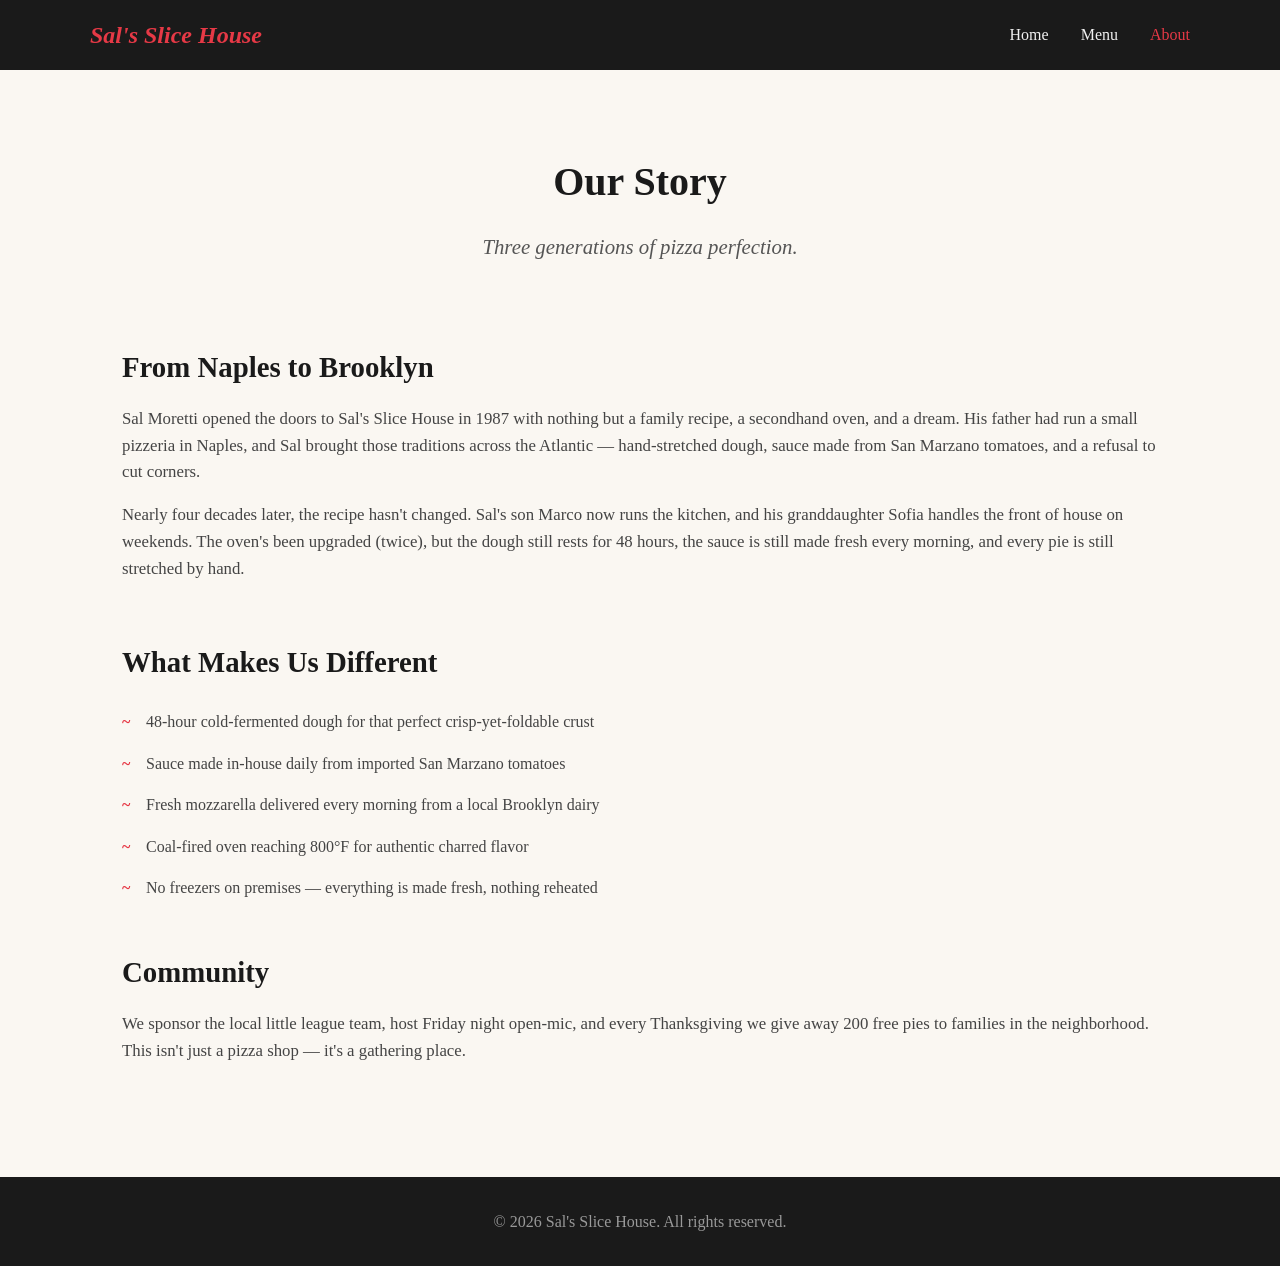
==== about.html @ d1dbf95d "Add sample pizza place website for GitHub Pages demo Static site for "Sal's Slice House" with homepa" ====
<!DOCTYPE html>
<html lang="en">
<head>
    <meta charset="UTF-8">
    <meta name="viewport" content="width=device-width, initial-scale=1.0">
    <title>About - Sal's Slice House</title>
    <link rel="stylesheet" href="style.css">
</head>
<body>
    <header>
        <nav>
            <div class="logo">Sal's Slice House</div>
            <ul>
                <li><a href="index.html">Home</a></li>
                <li><a href="menu.html">Menu</a></li>
                <li><a href="about.html" class="active">About</a></li>
            </ul>
        </nav>
    </header>

    <main>
        <section class="about-hero">
            <h1>Our Story</h1>
            <p class="tagline">Three generations of pizza perfection.</p>
        </section>

        <section class="about-content">
            <div class="about-text">
                <h2>From Naples to Brooklyn</h2>
                <p>Sal Moretti opened the doors to Sal's Slice House in 1987 with nothing but a family recipe, a secondhand oven, and a dream. His father had run a small pizzeria in Naples, and Sal brought those traditions across the Atlantic — hand-stretched dough, sauce made from San Marzano tomatoes, and a refusal to cut corners.</p>
                <p>Nearly four decades later, the recipe hasn't changed. Sal's son Marco now runs the kitchen, and his granddaughter Sofia handles the front of house on weekends. The oven's been upgraded (twice), but the dough still rests for 48 hours, the sauce is still made fresh every morning, and every pie is still stretched by hand.</p>
            </div>

            <div class="about-text">
                <h2>What Makes Us Different</h2>
                <ul class="about-list">
                    <li>48-hour cold-fermented dough for that perfect crisp-yet-foldable crust</li>
                    <li>Sauce made in-house daily from imported San Marzano tomatoes</li>
                    <li>Fresh mozzarella delivered every morning from a local Brooklyn dairy</li>
                    <li>Coal-fired oven reaching 800°F for authentic charred flavor</li>
                    <li>No freezers on premises — everything is made fresh, nothing reheated</li>
                </ul>
            </div>

            <div class="about-text">
                <h2>Community</h2>
                <p>We sponsor the local little league team, host Friday night open-mic, and every Thanksgiving we give away 200 free pies to families in the neighborhood. This isn't just a pizza shop — it's a gathering place.</p>
            </div>
        </section>
    </main>

    <footer>
        <p>&copy; 2026 Sal's Slice House. All rights reserved.</p>
    </footer>
</body>
</html>
---- style.css ----
* {
    margin: 0;
    padding: 0;
    box-sizing: border-box;
}

body {
    font-family: Georgia, 'Times New Roman', serif;
    color: #2d2d2d;
    background: #faf7f2;
    line-height: 1.6;
}

header {
    background: #1a1a1a;
    padding: 1rem 2rem;
    position: sticky;
    top: 0;
    z-index: 100;
}

nav {
    display: flex;
    justify-content: space-between;
    align-items: center;
    max-width: 1100px;
    margin: 0 auto;
}

.logo {
    font-size: 1.5rem;
    font-weight: bold;
    color: #e63946;
    font-style: italic;
}

nav ul {
    list-style: none;
    display: flex;
    gap: 2rem;
}

nav a {
    color: #f1f1f1;
    text-decoration: none;
    font-size: 1rem;
    transition: color 0.2s;
}

nav a:hover,
nav a.active {
    color: #e63946;
}

main {
    max-width: 1100px;
    margin: 0 auto;
    padding: 2rem;
}

h1 {
    font-size: 2.5rem;
    margin-bottom: 1rem;
    color: #1a1a1a;
}

h2 {
    font-size: 1.8rem;
    margin-bottom: 1rem;
    color: #1a1a1a;
}

h3 {
    font-size: 1.2rem;
    color: #333;
}

/* Hero */
.hero {
    text-align: center;
    padding: 4rem 1rem;
    background: linear-gradient(135deg, #e63946 0%, #c62828 100%);
    color: white;
    border-radius: 12px;
    margin-bottom: 3rem;
}

.hero h1 {
    color: white;
    font-size: 2.8rem;
}

.hero p {
    font-size: 1.2rem;
    margin-bottom: 2rem;
    opacity: 0.9;
}

.btn {
    display: inline-block;
    padding: 0.8rem 2rem;
    background: white;
    color: #e63946;
    text-decoration: none;
    border-radius: 6px;
    font-weight: bold;
    font-size: 1rem;
    transition: transform 0.2s, box-shadow 0.2s;
}

.btn:hover {
    transform: translateY(-2px);
    box-shadow: 0 4px 12px rgba(0, 0, 0, 0.2);
}

/* Hours */
.hours {
    margin-bottom: 3rem;
    text-align: center;
}

.hours-grid {
    display: grid;
    grid-template-columns: repeat(auto-fit, minmax(250px, 1fr));
    gap: 1.5rem;
    margin-top: 1.5rem;
}

.hours-card {
    background: white;
    padding: 2rem;
    border-radius: 8px;
    box-shadow: 0 2px 8px rgba(0, 0, 0, 0.08);
}

.hours-card h3 {
    margin-bottom: 0.8rem;
    color: #e63946;
}

/* Specials */
.specials {
    margin-bottom: 3rem;
    text-align: center;
}

.specials-grid {
    display: grid;
    grid-template-columns: repeat(auto-fit, minmax(250px, 1fr));
    gap: 1.5rem;
    margin-top: 1.5rem;
}

.special-card {
    background: white;
    padding: 1.5rem;
    border-radius: 8px;
    border-left: 4px solid #e63946;
    box-shadow: 0 2px 8px rgba(0, 0, 0, 0.08);
    text-align: left;
}

.special-card h3 {
    margin-bottom: 0.5rem;
}

.special-card .time {
    display: inline-block;
    margin-top: 0.5rem;
    font-size: 0.85rem;
    color: #666;
    font-style: italic;
}

/* Menu */
.menu-section {
    margin-bottom: 3rem;
}

.menu-grid {
    display: grid;
    grid-template-columns: repeat(auto-fit, minmax(280px, 1fr));
    gap: 1.5rem;
    margin-top: 1rem;
}

.menu-item {
    background: white;
    padding: 1.5rem;
    border-radius: 8px;
    box-shadow: 0 2px 8px rgba(0, 0, 0, 0.08);
}

.menu-item-header {
    display: flex;
    justify-content: space-between;
    align-items: baseline;
    margin-bottom: 0.5rem;
}

.price {
    color: #e63946;
    font-weight: bold;
    font-size: 1.1rem;
}

.menu-item p {
    color: #555;
    font-size: 0.95rem;
}

.menu-note {
    margin-top: 2rem;
    font-style: italic;
    color: #666;
    text-align: center;
}

/* About */
.about-hero {
    text-align: center;
    padding: 3rem 1rem;
    margin-bottom: 2rem;
}

.tagline {
    font-size: 1.3rem;
    color: #555;
    font-style: italic;
}

.about-content {
    display: flex;
    flex-direction: column;
    gap: 2.5rem;
}

.about-text p {
    margin-bottom: 1rem;
    font-size: 1.05rem;
    color: #444;
}

.about-list {
    list-style: none;
    padding: 0;
}

.about-list li {
    padding: 0.5rem 0 0.5rem 1.5rem;
    position: relative;
    color: #444;
}

.about-list li::before {
    content: "~";
    position: absolute;
    left: 0;
    color: #e63946;
    font-weight: bold;
}

/* Footer */
footer {
    text-align: center;
    padding: 2rem;
    background: #1a1a1a;
    color: #999;
    margin-top: 4rem;
}

/* Responsive */
@media (max-width: 600px) {
    .hero h1 {
        font-size: 1.8rem;
    }

    nav {
        flex-direction: column;
        gap: 1rem;
    }

    nav ul {
        gap: 1rem;
    }

    h1 {
        font-size: 2rem;
    }
}
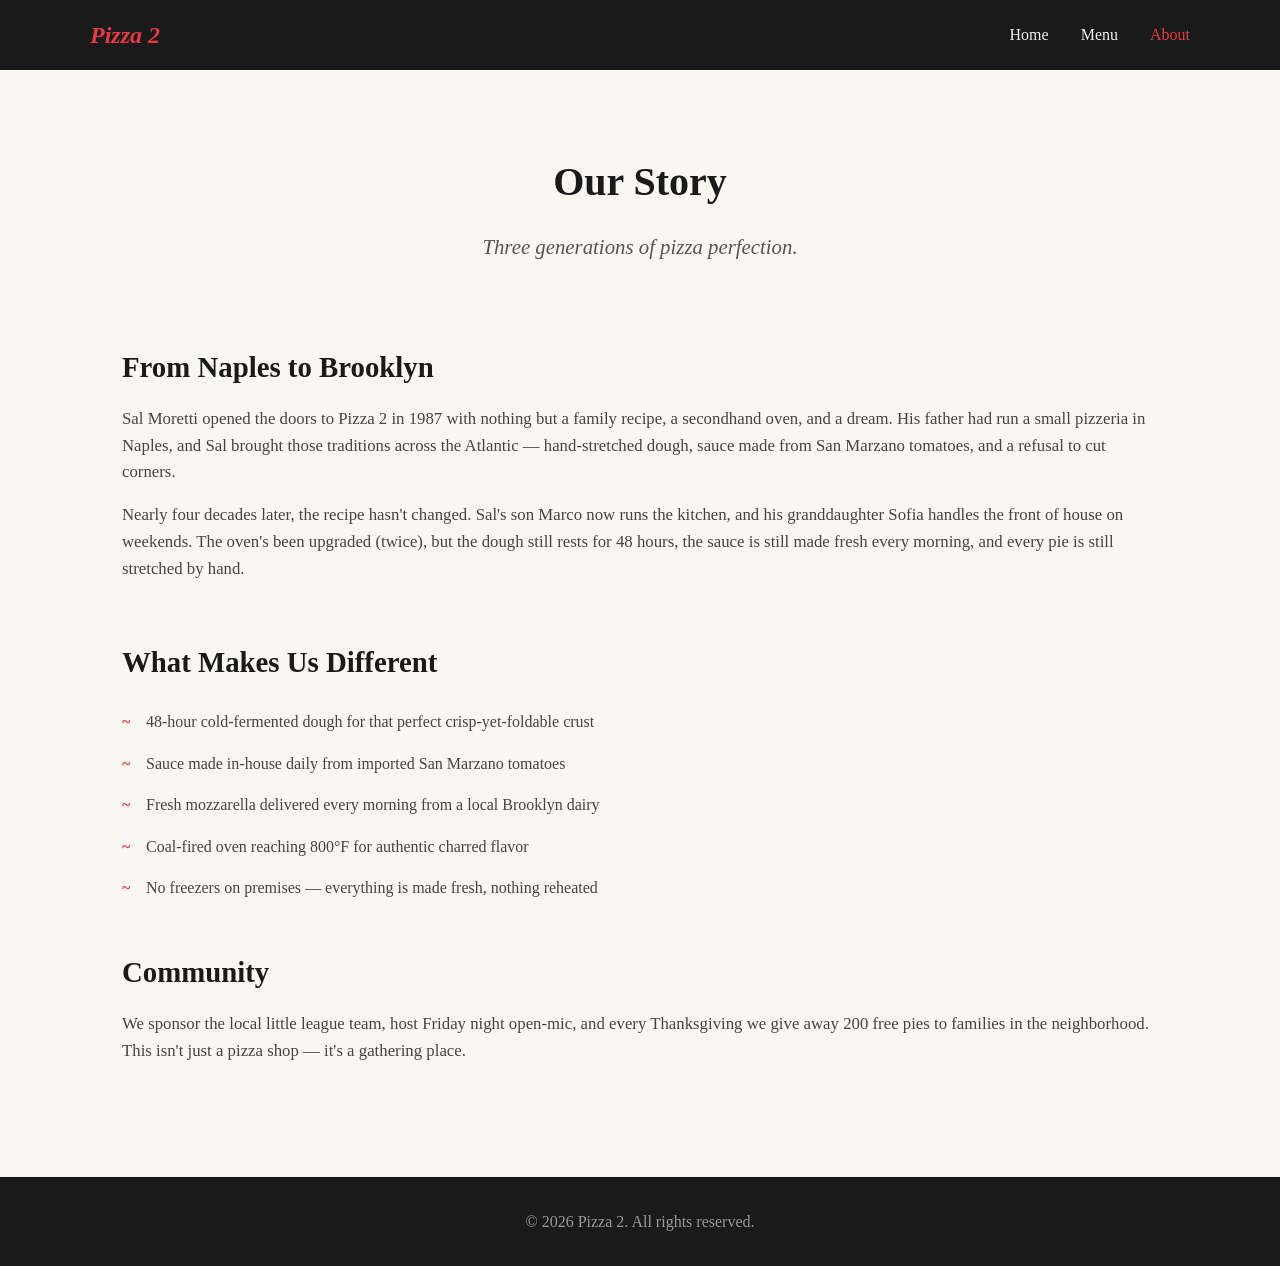
==== commit 27a31d3c: "Rename pizzeria from Sal's Slice House to Pizza 2 Closes #2  Co-Authored-By: Claude Opus 4.7 <norepl" ====
--- a/about.html
+++ b/about.html
@@ -3,13 +3,13 @@
 <head>
     <meta charset="UTF-8">
     <meta name="viewport" content="width=device-width, initial-scale=1.0">
-    <title>About - Sal's Slice House</title>
+    <title>About - Pizza 2</title>
     <link rel="stylesheet" href="style.css">
 </head>
 <body>
     <header>
         <nav>
-            <div class="logo">Sal's Slice House</div>
+            <div class="logo">Pizza 2</div>
             <ul>
                 <li><a href="index.html">Home</a></li>
                 <li><a href="menu.html">Menu</a></li>
@@ -27,7 +27,7 @@
         <section class="about-content">
             <div class="about-text">
                 <h2>From Naples to Brooklyn</h2>
-                <p>Sal Moretti opened the doors to Sal's Slice House in 1987 with nothing but a family recipe, a secondhand oven, and a dream. His father had run a small pizzeria in Naples, and Sal brought those traditions across the Atlantic — hand-stretched dough, sauce made from San Marzano tomatoes, and a refusal to cut corners.</p>
+                <p>Sal Moretti opened the doors to Pizza 2 in 1987 with nothing but a family recipe, a secondhand oven, and a dream. His father had run a small pizzeria in Naples, and Sal brought those traditions across the Atlantic — hand-stretched dough, sauce made from San Marzano tomatoes, and a refusal to cut corners.</p>
                 <p>Nearly four decades later, the recipe hasn't changed. Sal's son Marco now runs the kitchen, and his granddaughter Sofia handles the front of house on weekends. The oven's been upgraded (twice), but the dough still rests for 48 hours, the sauce is still made fresh every morning, and every pie is still stretched by hand.</p>
             </div>
 
@@ -50,7 +50,7 @@
     </main>
 
     <footer>
-        <p>&copy; 2026 Sal's Slice House. All rights reserved.</p>
+        <p>&copy; 2026 Pizza 2. All rights reserved.</p>
     </footer>
 </body>
 </html>
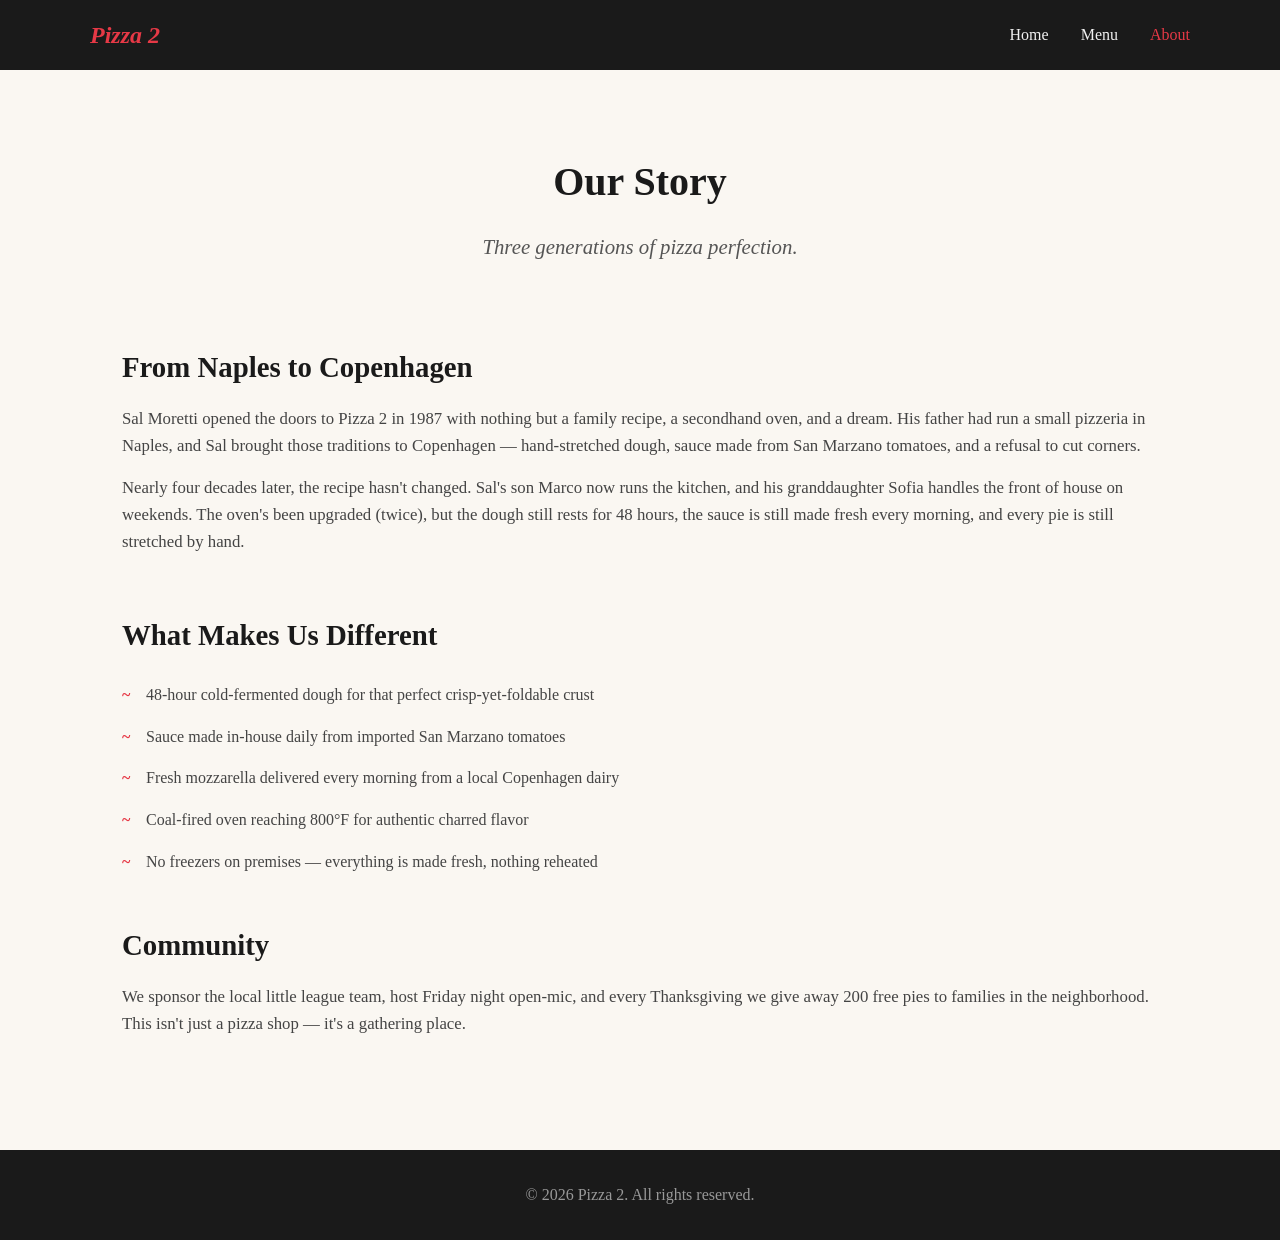
==== commit c4241799: "Localize site to Copenhagen with DKK pricing and Danish formats - Address changed to Vesterbrogade 4" ====
--- a/about.html
+++ b/about.html
@@ -26,8 +26,8 @@
 
         <section class="about-content">
             <div class="about-text">
-                <h2>From Naples to Brooklyn</h2>
-                <p>Sal Moretti opened the doors to Pizza 2 in 1987 with nothing but a family recipe, a secondhand oven, and a dream. His father had run a small pizzeria in Naples, and Sal brought those traditions across the Atlantic — hand-stretched dough, sauce made from San Marzano tomatoes, and a refusal to cut corners.</p>
+                <h2>From Naples to Copenhagen</h2>
+                <p>Sal Moretti opened the doors to Pizza 2 in 1987 with nothing but a family recipe, a secondhand oven, and a dream. His father had run a small pizzeria in Naples, and Sal brought those traditions to Copenhagen — hand-stretched dough, sauce made from San Marzano tomatoes, and a refusal to cut corners.</p>
                 <p>Nearly four decades later, the recipe hasn't changed. Sal's son Marco now runs the kitchen, and his granddaughter Sofia handles the front of house on weekends. The oven's been upgraded (twice), but the dough still rests for 48 hours, the sauce is still made fresh every morning, and every pie is still stretched by hand.</p>
             </div>
 
@@ -36,7 +36,7 @@
                 <ul class="about-list">
                     <li>48-hour cold-fermented dough for that perfect crisp-yet-foldable crust</li>
                     <li>Sauce made in-house daily from imported San Marzano tomatoes</li>
-                    <li>Fresh mozzarella delivered every morning from a local Brooklyn dairy</li>
+                    <li>Fresh mozzarella delivered every morning from a local Copenhagen dairy</li>
                     <li>Coal-fired oven reaching 800°F for authentic charred flavor</li>
                     <li>No freezers on premises — everything is made fresh, nothing reheated</li>
                 </ul>
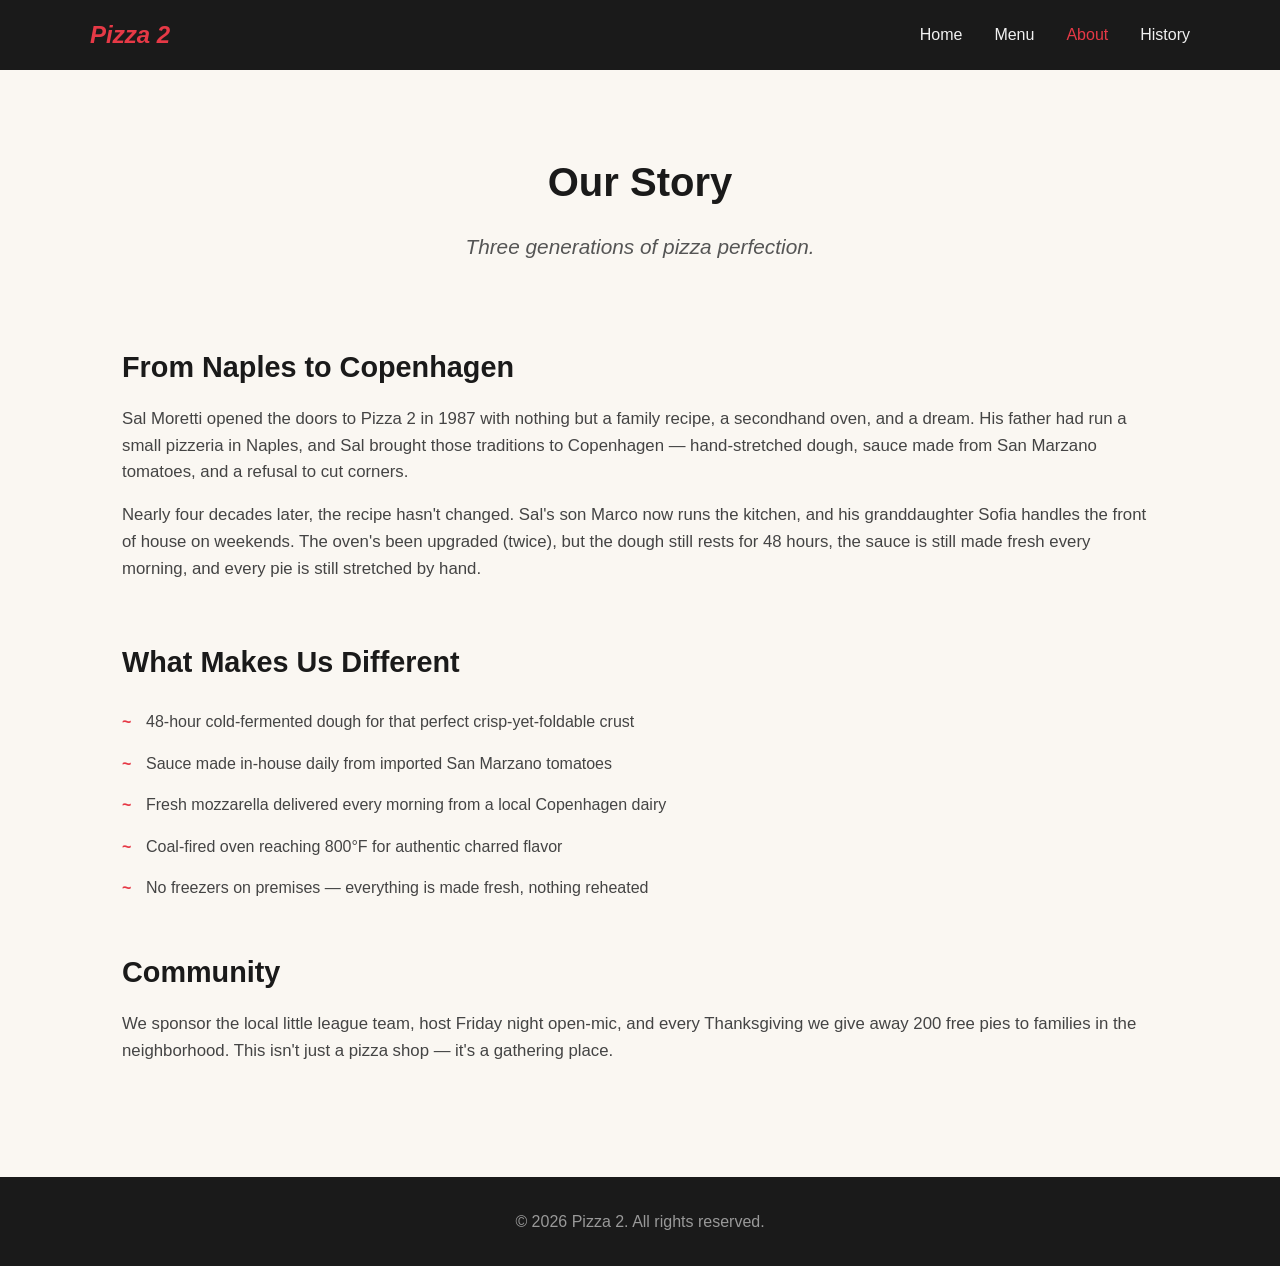
==== commit d58d3a88: "Add history page in Markdown and enable Jekyll - New history.md with detailed pizzeria timeline - Re" ====
--- a/about.html
+++ b/about.html
@@ -14,6 +14,7 @@
                 <li><a href="index.html">Home</a></li>
                 <li><a href="menu.html">Menu</a></li>
                 <li><a href="about.html" class="active">About</a></li>
+                <li><a href="history.html">History</a></li>
             </ul>
         </nav>
     </header>
--- a/style.css
+++ b/style.css
@@ -5,7 +5,7 @@
 }
 
 body {
-    font-family: Georgia, 'Times New Roman', serif;
+    font-family: -apple-system, BlinkMacSystemFont, 'Segoe UI', Roboto, Oxygen, Ubuntu, Cantarell, sans-serif;
     color: #2d2d2d;
     background: #faf7f2;
     line-height: 1.6;
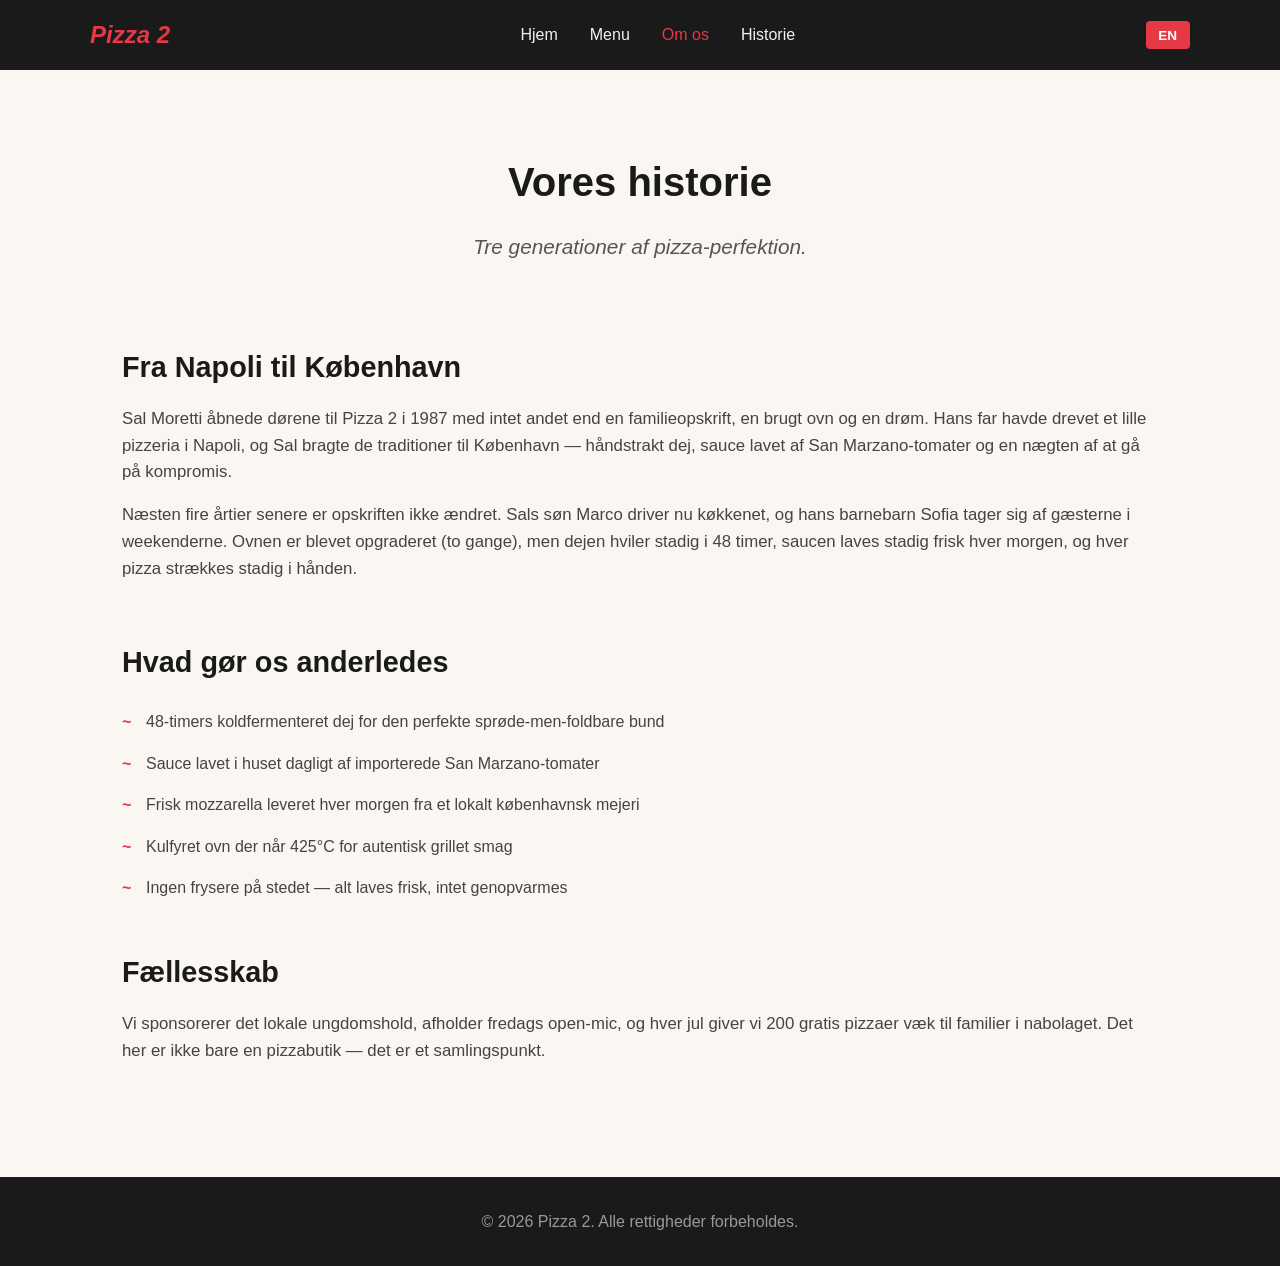
==== commit d8185efb: "Add Danish/English language toggle - Default language is Danish - Toggle button in nav switches all " ====
--- a/about.html
+++ b/about.html
@@ -1,9 +1,9 @@
 <!DOCTYPE html>
-<html lang="en">
+<html lang="da">
 <head>
     <meta charset="UTF-8">
     <meta name="viewport" content="width=device-width, initial-scale=1.0">
-    <title>About - Pizza 2</title>
+    <title>Om os - Pizza 2</title>
     <link rel="stylesheet" href="style.css">
 </head>
 <body>
@@ -11,47 +11,49 @@
         <nav>
             <div class="logo">Pizza 2</div>
             <ul>
-                <li><a href="index.html">Home</a></li>
-                <li><a href="menu.html">Menu</a></li>
-                <li><a href="about.html" class="active">About</a></li>
-                <li><a href="history.html">History</a></li>
+                <li><a href="index.html" data-da="Hjem" data-en="Home">Hjem</a></li>
+                <li><a href="menu.html" data-da="Menu" data-en="Menu">Menu</a></li>
+                <li><a href="about.html" class="active" data-da="Om os" data-en="About">Om os</a></li>
+                <li><a href="history.html" data-da="Historie" data-en="History">Historie</a></li>
             </ul>
+            <button class="lang-toggle" onclick="toggleLanguage()">EN</button>
         </nav>
     </header>
 
     <main>
         <section class="about-hero">
-            <h1>Our Story</h1>
-            <p class="tagline">Three generations of pizza perfection.</p>
+            <h1 data-da="Vores historie" data-en="Our Story">Vores historie</h1>
+            <p class="tagline" data-da="Tre generationer af pizza-perfektion." data-en="Three generations of pizza perfection.">Tre generationer af pizza-perfektion.</p>
         </section>
 
         <section class="about-content">
             <div class="about-text">
-                <h2>From Naples to Copenhagen</h2>
-                <p>Sal Moretti opened the doors to Pizza 2 in 1987 with nothing but a family recipe, a secondhand oven, and a dream. His father had run a small pizzeria in Naples, and Sal brought those traditions to Copenhagen — hand-stretched dough, sauce made from San Marzano tomatoes, and a refusal to cut corners.</p>
-                <p>Nearly four decades later, the recipe hasn't changed. Sal's son Marco now runs the kitchen, and his granddaughter Sofia handles the front of house on weekends. The oven's been upgraded (twice), but the dough still rests for 48 hours, the sauce is still made fresh every morning, and every pie is still stretched by hand.</p>
+                <h2 data-da="Fra Napoli til København" data-en="From Naples to Copenhagen">Fra Napoli til København</h2>
+                <p data-da="Sal Moretti åbnede dørene til Pizza 2 i 1987 med intet andet end en familieopskrift, en brugt ovn og en drøm. Hans far havde drevet et lille pizzeria i Napoli, og Sal bragte de traditioner til København — håndstrakt dej, sauce lavet af San Marzano-tomater og en nægten af at gå på kompromis." data-en="Sal Moretti opened the doors to Pizza 2 in 1987 with nothing but a family recipe, a secondhand oven, and a dream. His father had run a small pizzeria in Naples, and Sal brought those traditions to Copenhagen — hand-stretched dough, sauce made from San Marzano tomatoes, and a refusal to cut corners.">Sal Moretti åbnede dørene til Pizza 2 i 1987 med intet andet end en familieopskrift, en brugt ovn og en drøm. Hans far havde drevet et lille pizzeria i Napoli, og Sal bragte de traditioner til København — håndstrakt dej, sauce lavet af San Marzano-tomater og en nægten af at gå på kompromis.</p>
+                <p data-da="Næsten fire årtier senere er opskriften ikke ændret. Sals søn Marco driver nu køkkenet, og hans barnebarn Sofia tager sig af gæsterne i weekenderne. Ovnen er blevet opgraderet (to gange), men dejen hviler stadig i 48 timer, saucen laves stadig frisk hver morgen, og hver pizza strækkes stadig i hånden." data-en="Nearly four decades later, the recipe hasn't changed. Sal's son Marco now runs the kitchen, and his granddaughter Sofia handles the front of house on weekends. The oven's been upgraded (twice), but the dough still rests for 48 hours, the sauce is still made fresh every morning, and every pie is still stretched by hand.">Næsten fire årtier senere er opskriften ikke ændret. Sals søn Marco driver nu køkkenet, og hans barnebarn Sofia tager sig af gæsterne i weekenderne. Ovnen er blevet opgraderet (to gange), men dejen hviler stadig i 48 timer, saucen laves stadig frisk hver morgen, og hver pizza strækkes stadig i hånden.</p>
             </div>
 
             <div class="about-text">
-                <h2>What Makes Us Different</h2>
+                <h2 data-da="Hvad gør os anderledes" data-en="What Makes Us Different">Hvad gør os anderledes</h2>
                 <ul class="about-list">
-                    <li>48-hour cold-fermented dough for that perfect crisp-yet-foldable crust</li>
-                    <li>Sauce made in-house daily from imported San Marzano tomatoes</li>
-                    <li>Fresh mozzarella delivered every morning from a local Copenhagen dairy</li>
-                    <li>Coal-fired oven reaching 800°F for authentic charred flavor</li>
-                    <li>No freezers on premises — everything is made fresh, nothing reheated</li>
+                    <li data-da="48-timers koldfermenteret dej for den perfekte sprøde-men-foldbare bund" data-en="48-hour cold-fermented dough for that perfect crisp-yet-foldable crust">48-timers koldfermenteret dej for den perfekte sprøde-men-foldbare bund</li>
+                    <li data-da="Sauce lavet i huset dagligt af importerede San Marzano-tomater" data-en="Sauce made in-house daily from imported San Marzano tomatoes">Sauce lavet i huset dagligt af importerede San Marzano-tomater</li>
+                    <li data-da="Frisk mozzarella leveret hver morgen fra et lokalt københavnsk mejeri" data-en="Fresh mozzarella delivered every morning from a local Copenhagen dairy">Frisk mozzarella leveret hver morgen fra et lokalt københavnsk mejeri</li>
+                    <li data-da="Kulfyret ovn der når 425°C for autentisk grillet smag" data-en="Coal-fired oven reaching 800°F for authentic charred flavor">Kulfyret ovn der når 425°C for autentisk grillet smag</li>
+                    <li data-da="Ingen frysere på stedet — alt laves frisk, intet genopvarmes" data-en="No freezers on premises — everything is made fresh, nothing reheated">Ingen frysere på stedet — alt laves frisk, intet genopvarmes</li>
                 </ul>
             </div>
 
             <div class="about-text">
-                <h2>Community</h2>
-                <p>We sponsor the local little league team, host Friday night open-mic, and every Thanksgiving we give away 200 free pies to families in the neighborhood. This isn't just a pizza shop — it's a gathering place.</p>
+                <h2 data-da="Fællesskab" data-en="Community">Fællesskab</h2>
+                <p data-da="Vi sponsorerer det lokale ungdomshold, afholder fredags open-mic, og hver jul giver vi 200 gratis pizzaer væk til familier i nabolaget. Det her er ikke bare en pizzabutik — det er et samlingspunkt." data-en="We sponsor the local little league team, host Friday night open-mic, and every Thanksgiving we give away 200 free pies to families in the neighborhood. This isn't just a pizza shop — it's a gathering place.">Vi sponsorerer det lokale ungdomshold, afholder fredags open-mic, og hver jul giver vi 200 gratis pizzaer væk til familier i nabolaget. Det her er ikke bare en pizzabutik — det er et samlingspunkt.</p>
             </div>
         </section>
     </main>
 
     <footer>
-        <p>&copy; 2026 Pizza 2. All rights reserved.</p>
+        <p data-da="&copy; 2026 Pizza 2. Alle rettigheder forbeholdes." data-en="&copy; 2026 Pizza 2. All rights reserved.">&copy; 2026 Pizza 2. Alle rettigheder forbeholdes.</p>
     </footer>
+    <script src="lang.js"></script>
 </body>
 </html>
--- a/style.css
+++ b/style.css
@@ -45,6 +45,22 @@
     text-decoration: none;
     font-size: 1rem;
     transition: color 0.2s;
+}
+
+.lang-toggle {
+    background: #e63946;
+    color: white;
+    border: none;
+    padding: 0.4rem 0.8rem;
+    border-radius: 4px;
+    font-size: 0.85rem;
+    font-weight: bold;
+    cursor: pointer;
+    transition: background 0.2s;
+}
+
+.lang-toggle:hover {
+    background: #c62828;
 }
 
 nav a:hover,
